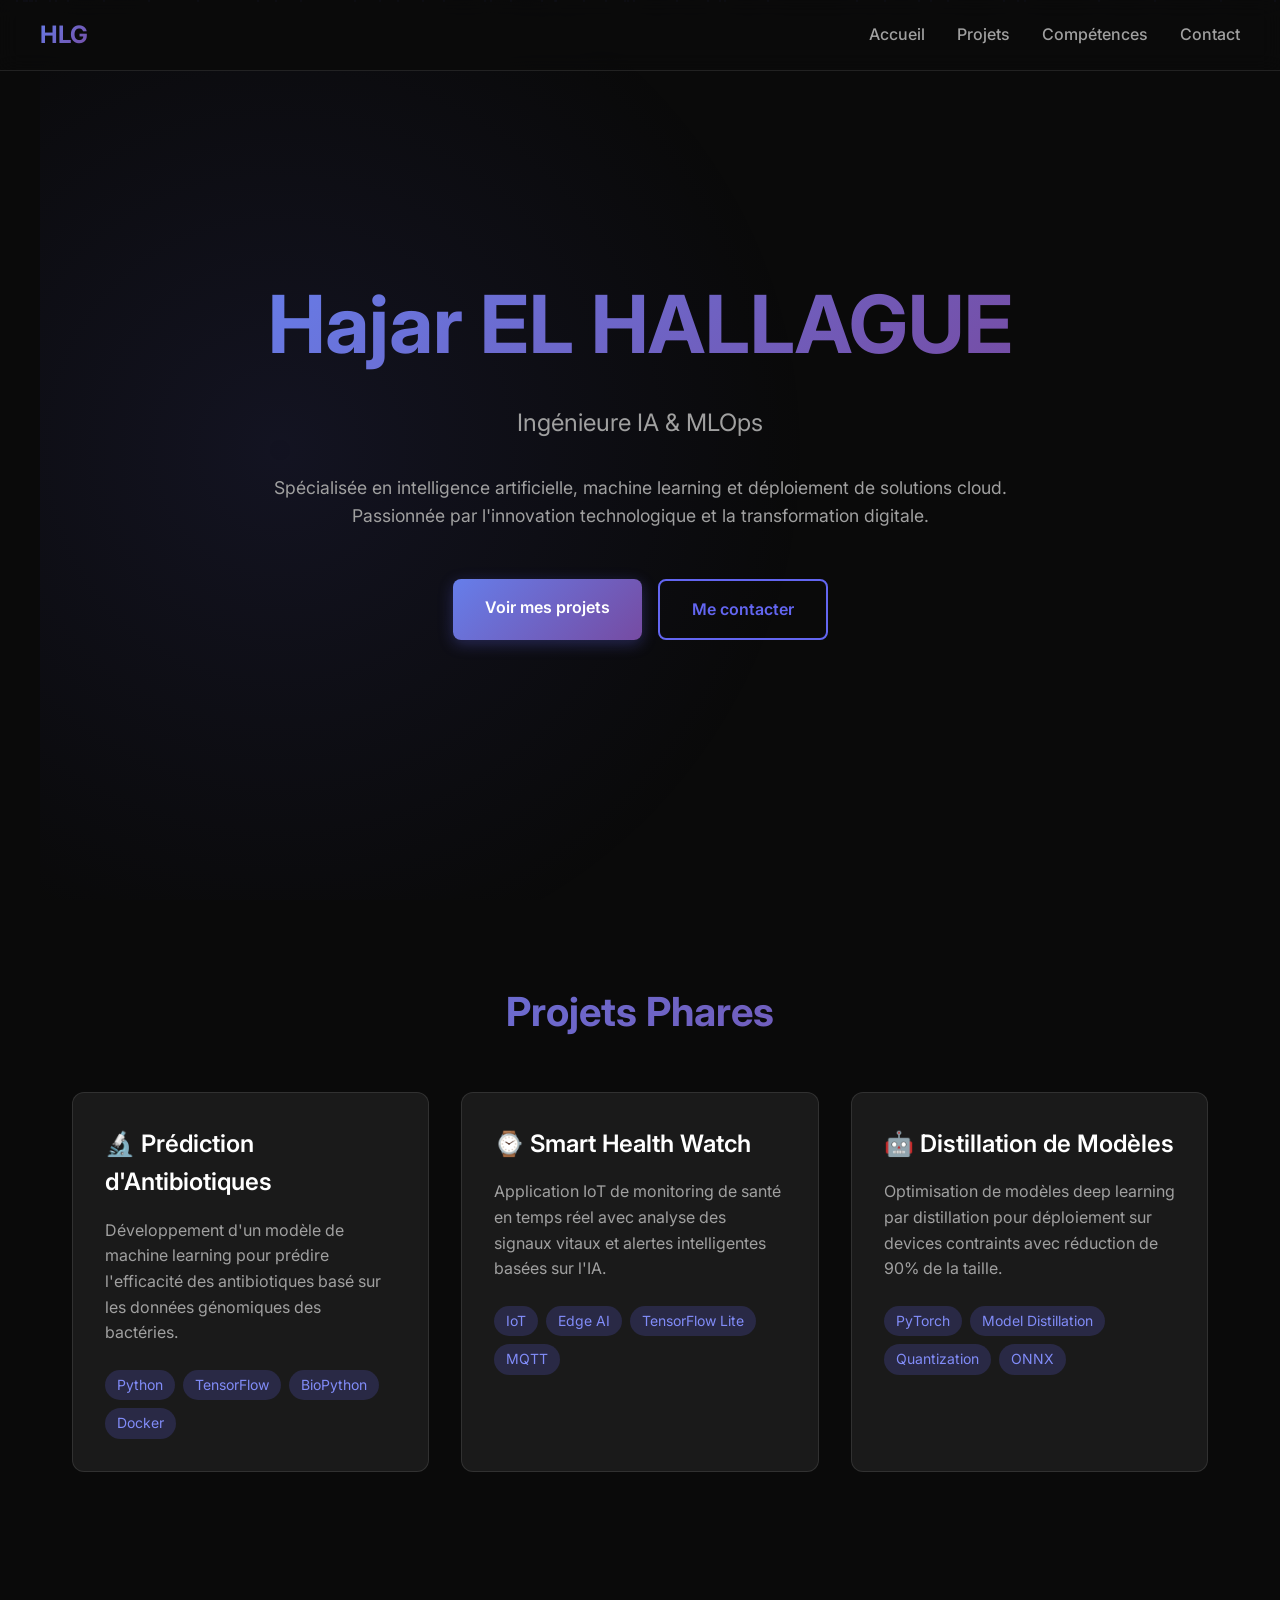
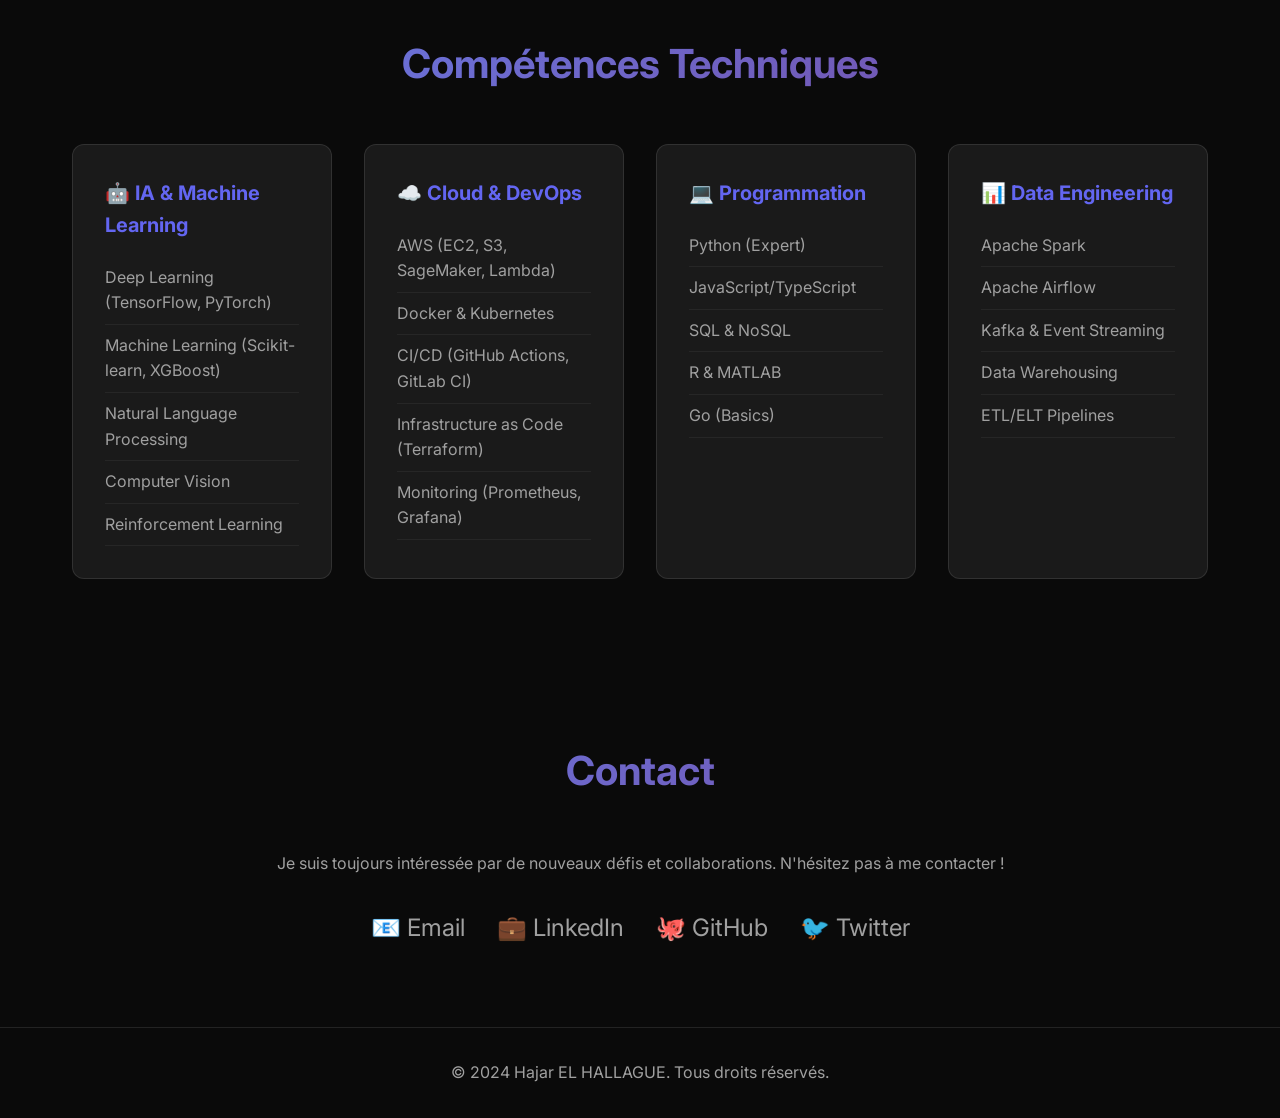
==== artifacts/portfolio/index.static.html @ 9818fc67 "Create high-quality static portfolio version - Add index.static.html with complete design preservati" ====
<!DOCTYPE html>
<html lang="fr">
<head>
    <meta charset="UTF-8">
    <meta name="viewport" content="width=device-width, initial-scale=1.0">
    <title>Hajar EL HALLAGUE — Portfolio</title>
    <link rel="icon" type="image/svg+xml" href="data:image/svg+xml,%3Csvg xmlns='http://www.w3.org/2000/svg' viewBox='0 0 100 100'%3E%3Ctext y='.9em' font-size='90'%3E🌟%3C/text%3E%3C/svg%3E">
    <link rel="preconnect" href="https://fonts.googleapis.com">
    <link rel="preconnect" href="https://fonts.gstatic.com" crossorigin>
    <link href="https://fonts.googleapis.com/css2?family=Inter:wght@400;500;600;700&family=Space+Grotesk:wght@400;500;600;700&display=swap" rel="stylesheet">
    <style>
        * {
            margin: 0;
            padding: 0;
            box-sizing: border-box;
        }

        :root {
            --bg-primary: #0a0a0a;
            --bg-secondary: #1a1a1a;
            --text-primary: #ffffff;
            --text-secondary: #a0a0a0;
            --accent: #6366f1;
            --accent-light: #818cf8;
            --gradient: linear-gradient(135deg, #667eea 0%, #764ba2 100%);
        }

        body {
            font-family: 'Inter', sans-serif;
            background: var(--bg-primary);
            color: var(--text-primary);
            line-height: 1.6;
            overflow-x: hidden;
        }

        /* Navigation */
        nav {
            position: fixed;
            top: 0;
            width: 100%;
            padding: 1rem 2rem;
            background: rgba(10, 10, 10, 0.9);
            backdrop-filter: blur(10px);
            z-index: 1000;
            border-bottom: 1px solid rgba(255, 255, 255, 0.1);
        }

        .nav-container {
            max-width: 1200px;
            margin: 0 auto;
            display: flex;
            justify-content: space-between;
            align-items: center;
        }

        .logo {
            font-size: 1.5rem;
            font-weight: 700;
            background: var(--gradient);
            -webkit-background-clip: text;
            -webkit-text-fill-color: transparent;
            background-clip: text;
        }

        .nav-links {
            display: flex;
            gap: 2rem;
            list-style: none;
        }

        .nav-links a {
            color: var(--text-secondary);
            text-decoration: none;
            transition: color 0.3s ease;
            font-weight: 500;
        }

        .nav-links a:hover {
            color: var(--text-primary);
        }

        /* Hero Section */
        .hero {
            min-height: 100vh;
            display: flex;
            align-items: center;
            justify-content: center;
            padding: 0 2rem;
            position: relative;
            background: radial-gradient(circle at 20% 50%, rgba(99, 102, 241, 0.1) 0%, transparent 50%);
        }

        .hero-content {
            text-align: center;
            max-width: 800px;
            z-index: 2;
        }

        .hero h1 {
            font-size: clamp(2.5rem, 8vw, 5rem);
            font-weight: 700;
            margin-bottom: 1rem;
            background: var(--gradient);
            -webkit-background-clip: text;
            -webkit-text-fill-color: transparent;
            background-clip: text;
            animation: fadeInUp 1s ease;
        }

        .hero .subtitle {
            font-size: 1.5rem;
            color: var(--text-secondary);
            margin-bottom: 2rem;
            animation: fadeInUp 1s ease 0.2s both;
        }

        .hero .description {
            font-size: 1.1rem;
            color: var(--text-secondary);
            margin-bottom: 3rem;
            animation: fadeInUp 1s ease 0.4s both;
        }

        .cta-buttons {
            display: flex;
            gap: 1rem;
            justify-content: center;
            animation: fadeInUp 1s ease 0.6s both;
        }

        .btn {
            padding: 1rem 2rem;
            border-radius: 8px;
            text-decoration: none;
            font-weight: 600;
            transition: all 0.3s ease;
            display: inline-block;
        }

        .btn-primary {
            background: var(--gradient);
            color: white;
            box-shadow: 0 4px 15px rgba(99, 102, 241, 0.3);
        }

        .btn-primary:hover {
            transform: translateY(-2px);
            box-shadow: 0 6px 20px rgba(99, 102, 241, 0.4);
        }

        .btn-secondary {
            border: 2px solid var(--accent);
            color: var(--accent);
        }

        .btn-secondary:hover {
            background: var(--accent);
            color: white;
        }

        /* Sections */
        section {
            padding: 5rem 2rem;
            max-width: 1200px;
            margin: 0 auto;
        }

        .section-title {
            font-size: 2.5rem;
            font-weight: 700;
            text-align: center;
            margin-bottom: 3rem;
            background: var(--gradient);
            -webkit-background-clip: text;
            -webkit-text-fill-color: transparent;
            background-clip: text;
        }

        /* Projects */
        .projects-grid {
            display: grid;
            grid-template-columns: repeat(auto-fit, minmax(350px, 1fr));
            gap: 2rem;
            margin-top: 3rem;
        }

        .project-card {
            background: var(--bg-secondary);
            border-radius: 12px;
            padding: 2rem;
            border: 1px solid rgba(255, 255, 255, 0.1);
            transition: all 0.3s ease;
        }

        .project-card:hover {
            transform: translateY(-5px);
            border-color: var(--accent);
            box-shadow: 0 10px 30px rgba(99, 102, 241, 0.2);
        }

        .project-title {
            font-size: 1.5rem;
            font-weight: 600;
            margin-bottom: 1rem;
            color: var(--text-primary);
        }

        .project-description {
            color: var(--text-secondary);
            margin-bottom: 1.5rem;
        }

        .project-tech {
            display: flex;
            flex-wrap: wrap;
            gap: 0.5rem;
        }

        .tech-tag {
            background: rgba(99, 102, 241, 0.2);
            color: var(--accent-light);
            padding: 0.25rem 0.75rem;
            border-radius: 20px;
            font-size: 0.875rem;
        }

        /* Skills */
        .skills-grid {
            display: grid;
            grid-template-columns: repeat(auto-fit, minmax(250px, 1fr));
            gap: 2rem;
            margin-top: 3rem;
        }

        .skill-category {
            background: var(--bg-secondary);
            padding: 2rem;
            border-radius: 12px;
            border: 1px solid rgba(255, 255, 255, 0.1);
        }

        .skill-category h3 {
            font-size: 1.25rem;
            margin-bottom: 1rem;
            color: var(--accent);
        }

        .skill-list {
            list-style: none;
        }

        .skill-list li {
            padding: 0.5rem 0;
            color: var(--text-secondary);
            border-bottom: 1px solid rgba(255, 255, 255, 0.05);
        }

        /* Contact */
        .contact {
            text-align: center;
        }

        .contact-links {
            display: flex;
            justify-content: center;
            gap: 2rem;
            margin-top: 2rem;
        }

        .contact-link {
            color: var(--text-secondary);
            text-decoration: none;
            font-size: 1.5rem;
            transition: color 0.3s ease;
        }

        .contact-link:hover {
            color: var(--accent);
        }

        /* Footer */
        footer {
            text-align: center;
            padding: 2rem;
            border-top: 1px solid rgba(255, 255, 255, 0.1);
            color: var(--text-secondary);
        }

        /* Animations */
        @keyframes fadeInUp {
            from {
                opacity: 0;
                transform: translateY(30px);
            }
            to {
                opacity: 1;
                transform: translateY(0);
            }
        }

        /* Responsive */
        @media (max-width: 768px) {
            .nav-links {
                display: none;
            }
            
            .hero h1 {
                font-size: 2.5rem;
            }
            
            .cta-buttons {
                flex-direction: column;
                align-items: center;
            }
            
            .projects-grid {
                grid-template-columns: 1fr;
            }
        }

        /* Particle Background */
        .particles {
            position: fixed;
            top: 0;
            left: 0;
            width: 100%;
            height: 100%;
            pointer-events: none;
            z-index: 1;
        }

        .particle {
            position: absolute;
            width: 2px;
            height: 2px;
            background: var(--accent);
            border-radius: 50%;
            animation: float 20s infinite linear;
        }

        @keyframes float {
            from {
                transform: translateY(100vh) translateX(0);
                opacity: 0;
            }
            10% {
                opacity: 1;
            }
            90% {
                opacity: 1;
            }
            to {
                transform: translateY(-100vh) translateX(100px);
                opacity: 0;
            }
        }
    </style>
</head>
<body>
    <!-- Navigation -->
    <nav>
        <div class="nav-container">
            <div class="logo">HLG</div>
            <ul class="nav-links">
                <li><a href="#home">Accueil</a></li>
                <li><a href="#projects">Projets</a></li>
                <li><a href="#skills">Compétences</a></li>
                <li><a href="#contact">Contact</a></li>
            </ul>
        </div>
    </nav>

    <!-- Particle Background -->
    <div class="particles" id="particles"></div>

    <!-- Hero Section -->
    <section class="hero" id="home">
        <div class="hero-content">
            <h1>Hajar EL HALLAGUE</h1>
            <div class="subtitle">Ingénieure IA & MLOps</div>
            <div class="description">
                Spécialisée en intelligence artificielle, machine learning et déploiement de solutions cloud. 
                Passionnée par l'innovation technologique et la transformation digitale.
            </div>
            <div class="cta-buttons">
                <a href="#projects" class="btn btn-primary">Voir mes projets</a>
                <a href="#contact" class="btn btn-secondary">Me contacter</a>
            </div>
        </div>
    </section>

    <!-- Projects Section -->
    <section id="projects">
        <h2 class="section-title">Projets Phares</h2>
        <div class="projects-grid">
            <div class="project-card">
                <h3 class="project-title">🔬 Prédiction d'Antibiotiques</h3>
                <p class="project-description">
                    Développement d'un modèle de machine learning pour prédire l'efficacité des antibiotiques 
                    basé sur les données génomiques des bactéries.
                </p>
                <div class="project-tech">
                    <span class="tech-tag">Python</span>
                    <span class="tech-tag">TensorFlow</span>
                    <span class="tech-tag">BioPython</span>
                    <span class="tech-tag">Docker</span>
                </div>
            </div>

            <div class="project-card">
                <h3 class="project-title">⌚ Smart Health Watch</h3>
                <p class="project-description">
                    Application IoT de monitoring de santé en temps réel avec analyse des signaux vitaux 
                    et alertes intelligentes basées sur l'IA.
                </p>
                <div class="project-tech">
                    <span class="tech-tag">IoT</span>
                    <span class="tech-tag">Edge AI</span>
                    <span class="tech-tag">TensorFlow Lite</span>
                    <span class="tech-tag">MQTT</span>
                </div>
            </div>

            <div class="project-card">
                <h3 class="project-title">🤖 Distillation de Modèles</h3>
                <p class="project-description">
                    Optimisation de modèles deep learning par distillation pour déploiement sur 
                devices contraints avec réduction de 90% de la taille.
                </p>
                <div class="project-tech">
                    <span class="tech-tag">PyTorch</span>
                    <span class="tech-tag">Model Distillation</span>
                    <span class="tech-tag">Quantization</span>
                    <span class="tech-tag">ONNX</span>
                </div>
            </div>
        </div>
    </section>

    <!-- Skills Section -->
    <section id="skills">
        <h2 class="section-title">Compétences Techniques</h2>
        <div class="skills-grid">
            <div class="skill-category">
                <h3>🤖 IA & Machine Learning</h3>
                <ul class="skill-list">
                    <li>Deep Learning (TensorFlow, PyTorch)</li>
                    <li>Machine Learning (Scikit-learn, XGBoost)</li>
                    <li>Natural Language Processing</li>
                    <li>Computer Vision</li>
                    <li>Reinforcement Learning</li>
                </ul>
            </div>

            <div class="skill-category">
                <h3>☁️ Cloud & DevOps</h3>
                <ul class="skill-list">
                    <li>AWS (EC2, S3, SageMaker, Lambda)</li>
                    <li>Docker & Kubernetes</li>
                    <li>CI/CD (GitHub Actions, GitLab CI)</li>
                    <li>Infrastructure as Code (Terraform)</li>
                    <li>Monitoring (Prometheus, Grafana)</li>
                </ul>
            </div>

            <div class="skill-category">
                <h3>💻 Programmation</h3>
                <ul class="skill-list">
                    <li>Python (Expert)</li>
                    <li>JavaScript/TypeScript</li>
                    <li>SQL & NoSQL</li>
                    <li>R & MATLAB</li>
                    <li>Go (Basics)</li>
                </ul>
            </div>

            <div class="skill-category">
                <h3>📊 Data Engineering</h3>
                <ul class="skill-list">
                    <li>Apache Spark</li>
                    <li>Apache Airflow</li>
                    <li>Kafka & Event Streaming</li>
                    <li>Data Warehousing</li>
                    <li>ETL/ELT Pipelines</li>
                </ul>
            </div>
        </div>
    </section>

    <!-- Contact Section -->
    <section class="contact" id="contact">
        <h2 class="section-title">Contact</h2>
        <p style="color: var(--text-secondary); margin-bottom: 2rem;">
            Je suis toujours intéressée par de nouveaux défis et collaborations. 
            N'hésitez pas à me contacter !
        </p>
        <div class="contact-links">
            <a href="mailto:hajar.elhallague@example.com" class="contact-link">📧 Email</a>
            <a href="https://linkedin.com/in/hajar-elhallague" class="contact-link">💼 LinkedIn</a>
            <a href="https://github.com/HLG-1" class="contact-link">🐙 GitHub</a>
            <a href="https://twitter.com/hajar_elhallague" class="contact-link">🐦 Twitter</a>
        </div>
    </section>

    <!-- Footer -->
    <footer>
        <p>&copy; 2024 Hajar EL HALLAGUE. Tous droits réservés.</p>
    </footer>

    <script>
        // Create particles
        function createParticles() {
            const particlesContainer = document.getElementById('particles');
            const particleCount = 50;
            
            for (let i = 0; i < particleCount; i++) {
                const particle = document.createElement('div');
                particle.className = 'particle';
                particle.style.left = Math.random() * 100 + '%';
                particle.style.animationDelay = Math.random() * 20 + 's';
                particle.style.animationDuration = (15 + Math.random() * 10) + 's';
                particlesContainer.appendChild(particle);
            }
        }

        // Smooth scrolling
        document.querySelectorAll('a[href^="#"]').forEach(anchor => {
            anchor.addEventListener('click', function (e) {
                e.preventDefault();
                const target = document.querySelector(this.getAttribute('href'));
                if (target) {
                    target.scrollIntoView({
                        behavior: 'smooth',
                        block: 'start'
                    });
                }
            });
        });

        // Initialize
        createParticles();

        // Add scroll animations
        const observerOptions = {
            threshold: 0.1,
            rootMargin: '0px 0px -50px 0px'
        };

        const observer = new IntersectionObserver((entries) => {
            entries.forEach(entry => {
                if (entry.isIntersecting) {
                    entry.target.style.animation = 'fadeInUp 0.6s ease both';
                }
            });
        }, observerOptions);

        // Observe all sections
        document.querySelectorAll('section').forEach(section => {
            observer.observe(section);
        });

        // Observe project cards
        document.querySelectorAll('.project-card').forEach((card, index) => {
            card.style.animationDelay = `${index * 0.1}s`;
            observer.observe(card);
        });
    </script>
</body>
</html>
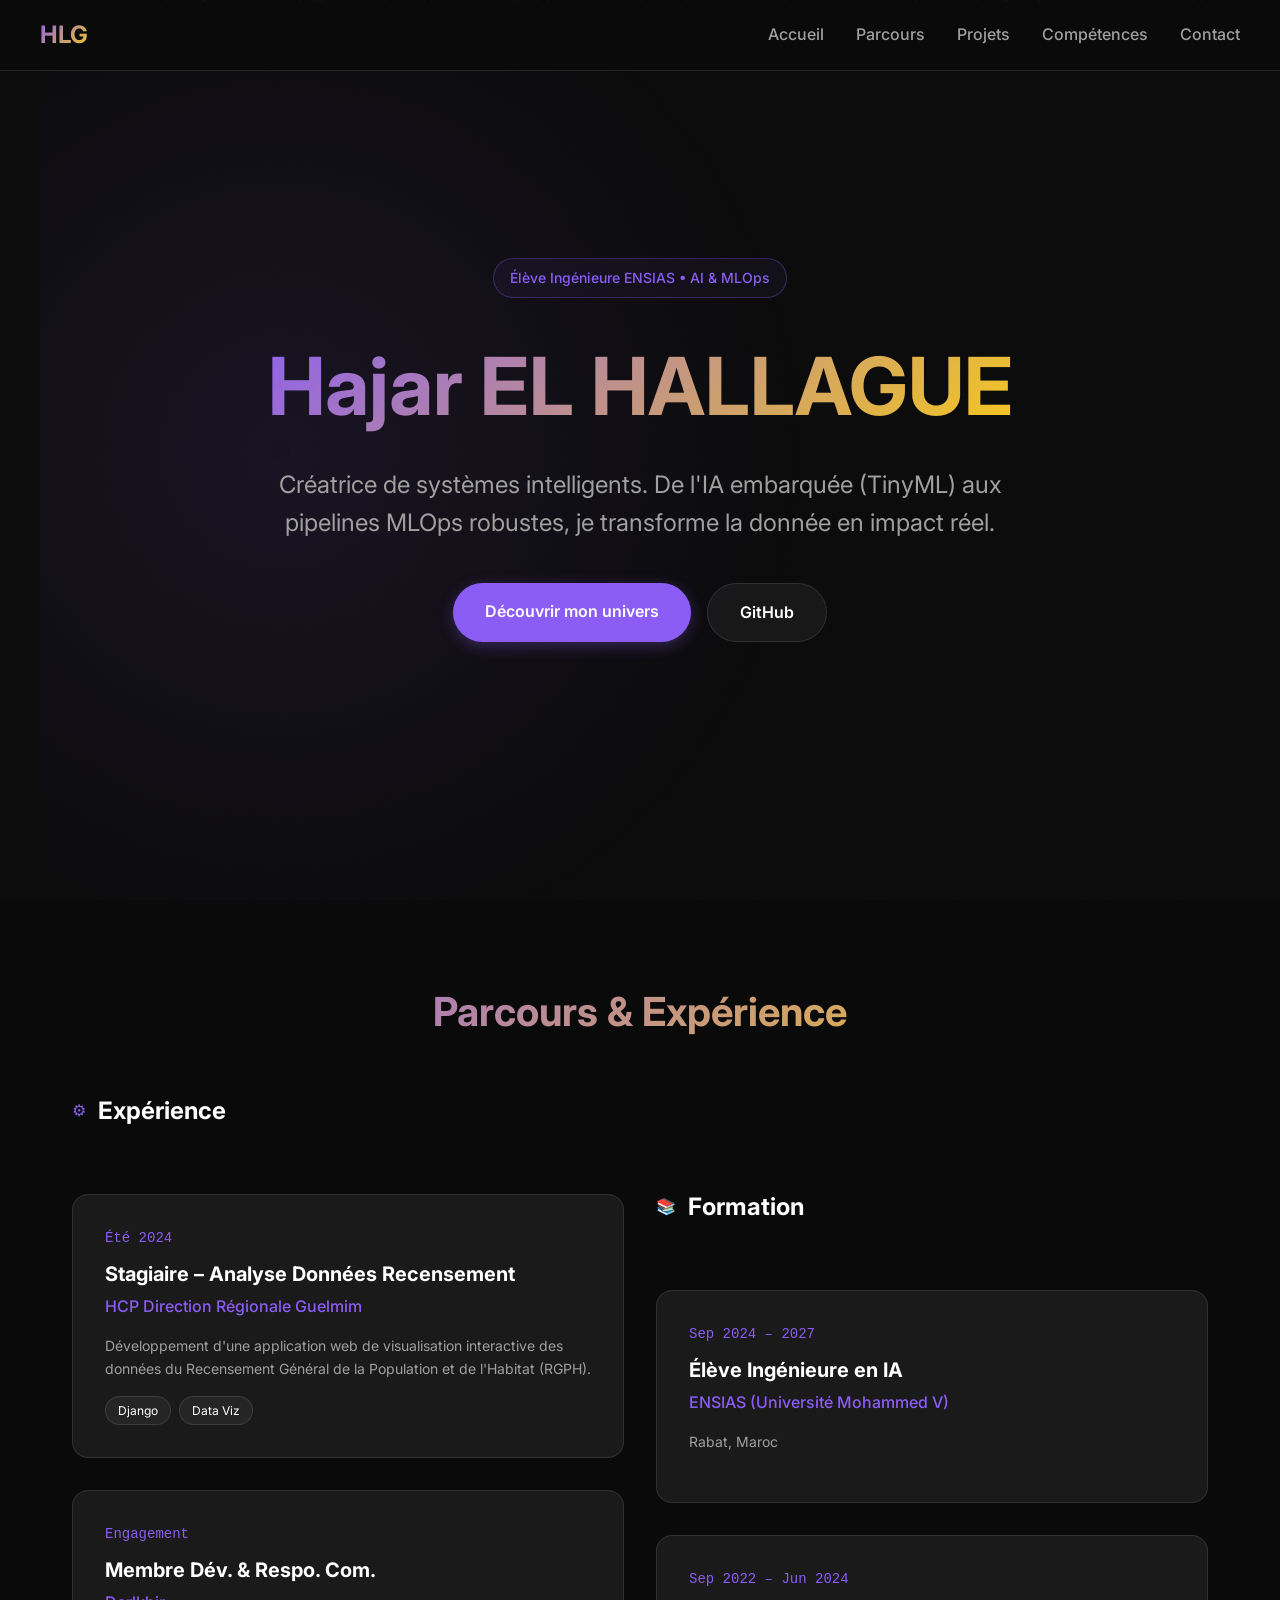
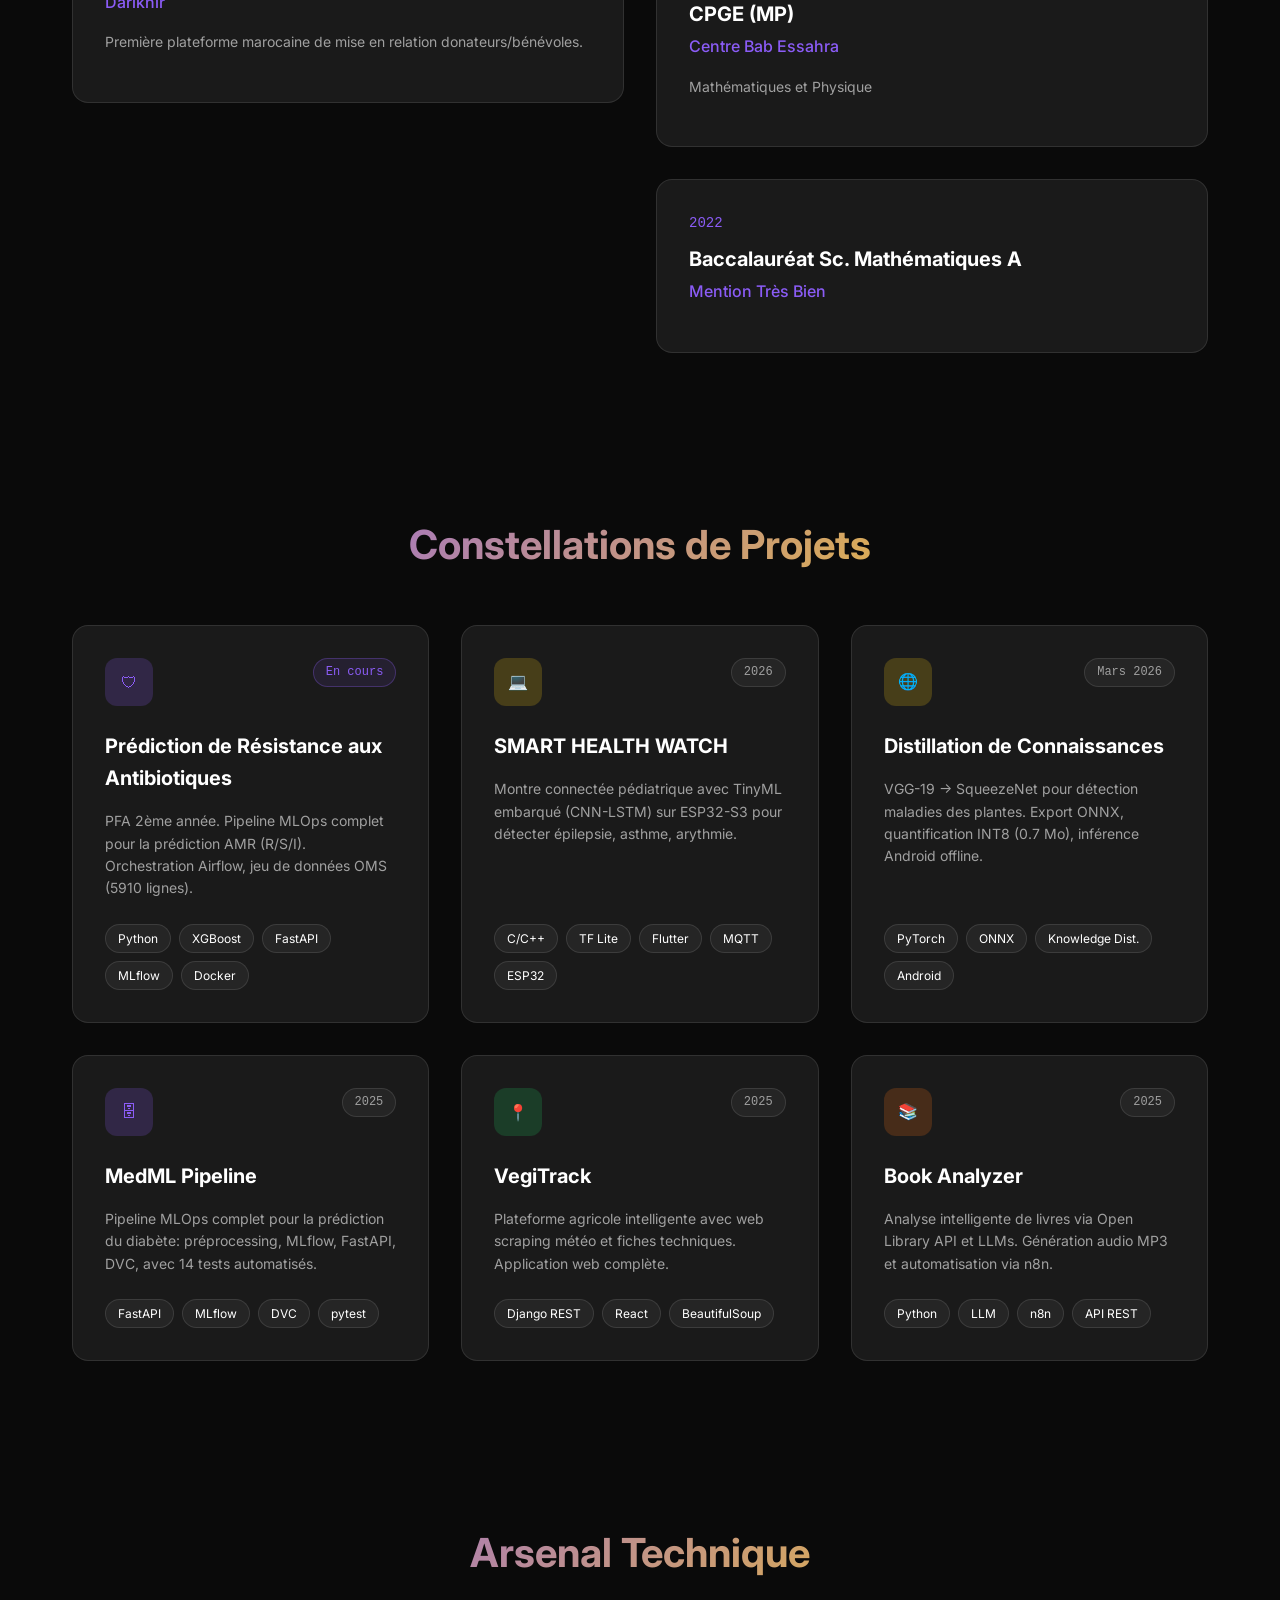
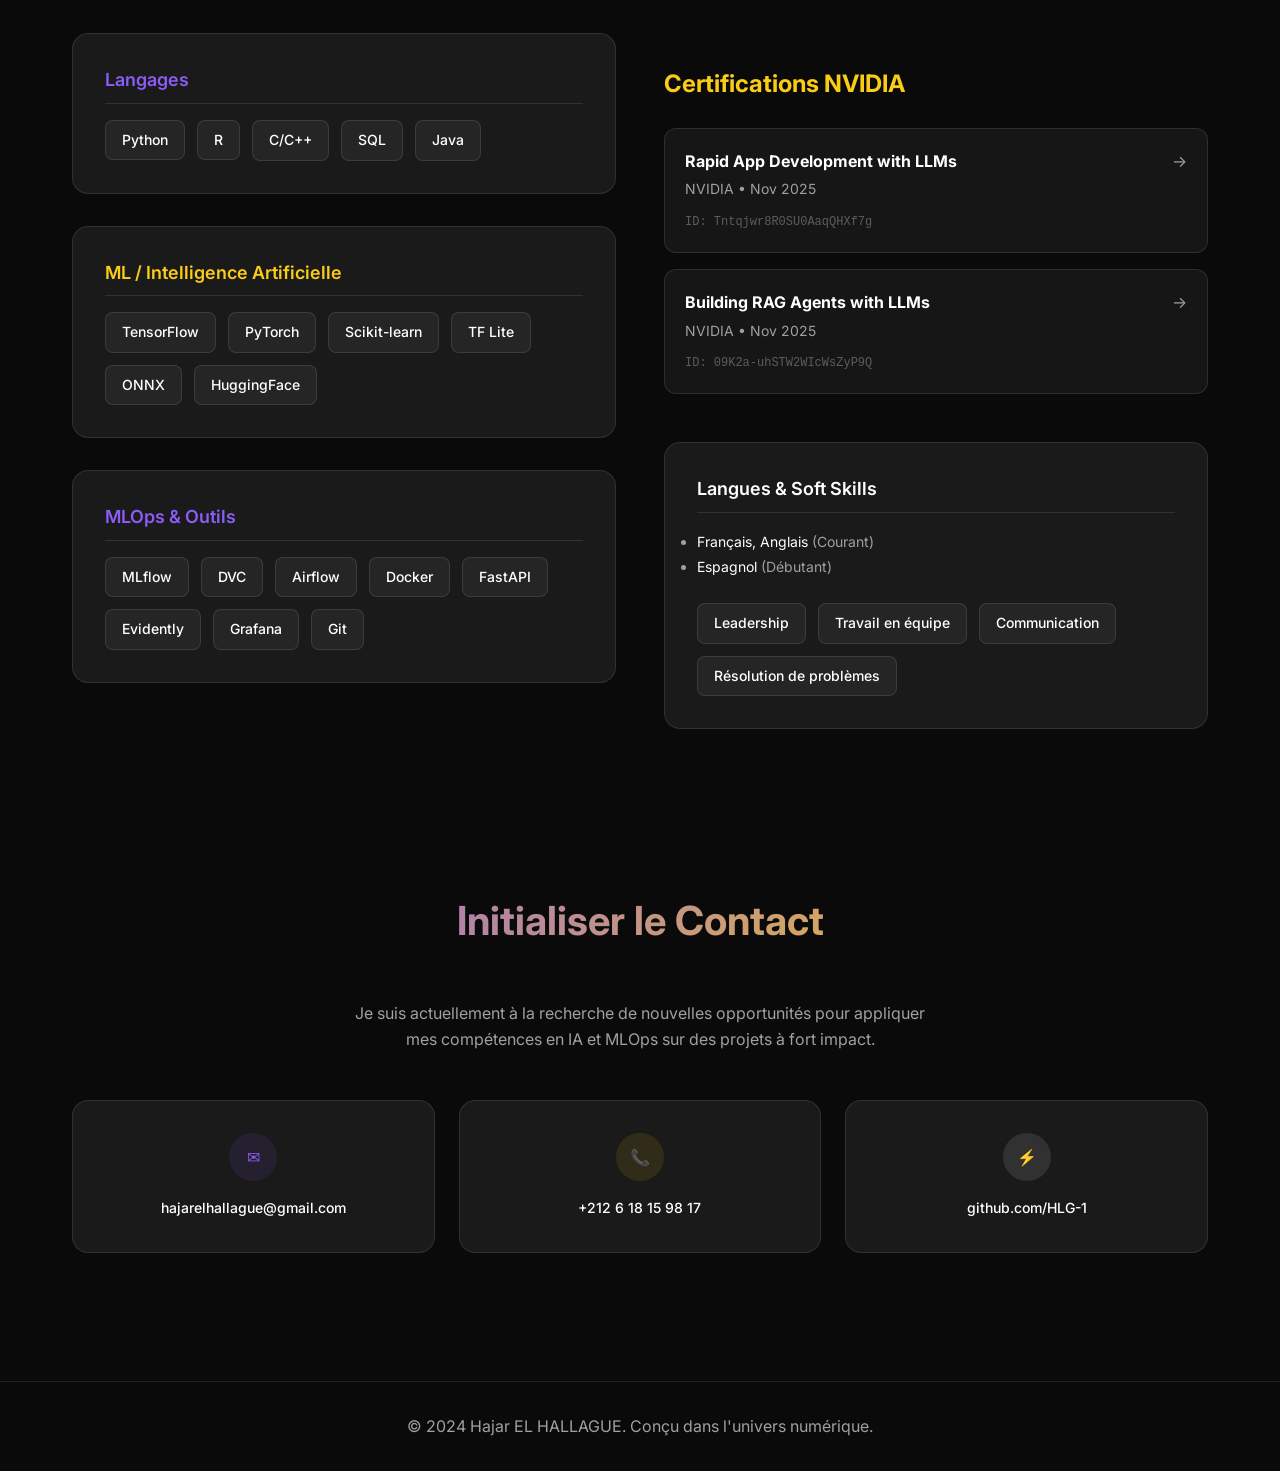
==== commit 5afb836d: "Restore original content - remove emojis and use exact texts - Use exact original texts from Home.ts" ====
--- a/artifacts/portfolio/index.static.html
+++ b/artifacts/portfolio/index.static.html
@@ -4,10 +4,10 @@
     <meta charset="UTF-8">
     <meta name="viewport" content="width=device-width, initial-scale=1.0">
     <title>Hajar EL HALLAGUE — Portfolio</title>
-    <link rel="icon" type="image/svg+xml" href="data:image/svg+xml,%3Csvg xmlns='http://www.w3.org/2000/svg' viewBox='0 0 100 100'%3E%3Ctext y='.9em' font-size='90'%3E🌟%3C/text%3E%3C/svg%3E">
+    <link rel="icon" type="image/svg+xml" href="data:image/svg+xml,%3Csvg xmlns='http://www.w3.org/2000/svg' viewBox='0 0 100 100'%3E%3Ccircle cx='50' cy='50' r='45' fill='%236366f1'/%3E%3C/svg%3E">
     <link rel="preconnect" href="https://fonts.googleapis.com">
     <link rel="preconnect" href="https://fonts.gstatic.com" crossorigin>
-    <link href="https://fonts.googleapis.com/css2?family=Inter:wght@400;500;600;700&family=Space+Grotesk:wght@400;500;600;700&display=swap" rel="stylesheet">
+    <link href="https://fonts.googleapis.com/css2?family=Inter:wght@400;500;600;700&display=swap" rel="stylesheet">
     <style>
         * {
             margin: 0;
@@ -20,9 +20,10 @@
             --bg-secondary: #1a1a1a;
             --text-primary: #ffffff;
             --text-secondary: #a0a0a0;
-            --accent: #6366f1;
-            --accent-light: #818cf8;
-            --gradient: linear-gradient(135deg, #667eea 0%, #764ba2 100%);
+            --accent: #8b5cf6;
+            --secondary: #facc15;
+            --card-border: rgba(255, 255, 255, 0.1);
+            --gradient: linear-gradient(135deg, #8b5cf6 0%, #facc15 100%);
         }
 
         body {
@@ -87,7 +88,7 @@
             justify-content: center;
             padding: 0 2rem;
             position: relative;
-            background: radial-gradient(circle at 20% 50%, rgba(99, 102, 241, 0.1) 0%, transparent 50%);
+            background: radial-gradient(circle at 20% 50%, rgba(139, 92, 246, 0.1) 0%, transparent 50%);
         }
 
         .hero-content {
@@ -107,17 +108,23 @@
             animation: fadeInUp 1s ease;
         }
 
+        .hero .badge {
+            display: inline-block;
+            margin-bottom: 1.5rem;
+            padding: 0.5rem 1rem;
+            border-radius: 2rem;
+            border: 1px solid rgba(139, 92, 246, 0.3);
+            background: rgba(139, 92, 246, 0.05);
+            color: var(--accent);
+            font-size: 0.875rem;
+            font-weight: 500;
+            animation: fadeInUp 1s ease 0.2s both;
+        }
+
         .hero .subtitle {
             font-size: 1.5rem;
             color: var(--text-secondary);
-            margin-bottom: 2rem;
-            animation: fadeInUp 1s ease 0.2s both;
-        }
-
-        .hero .description {
-            font-size: 1.1rem;
-            color: var(--text-secondary);
-            margin-bottom: 3rem;
+            margin-bottom: 2.5rem;
             animation: fadeInUp 1s ease 0.4s both;
         }
 
@@ -130,7 +137,7 @@
 
         .btn {
             padding: 1rem 2rem;
-            border-radius: 8px;
+            border-radius: 2rem;
             text-decoration: none;
             font-weight: 600;
             transition: all 0.3s ease;
@@ -138,24 +145,25 @@
         }
 
         .btn-primary {
-            background: var(--gradient);
+            background: var(--accent);
             color: white;
-            box-shadow: 0 4px 15px rgba(99, 102, 241, 0.3);
+            box-shadow: 0 4px 15px rgba(139, 92, 246, 0.3);
         }
 
         .btn-primary:hover {
             transform: translateY(-2px);
-            box-shadow: 0 6px 20px rgba(99, 102, 241, 0.4);
+            box-shadow: 0 6px 20px rgba(139, 92, 246, 0.4);
         }
 
         .btn-secondary {
-            border: 2px solid var(--accent);
-            color: var(--accent);
+            border: 1px solid var(--card-border);
+            color: var(--text-primary);
+            background: rgba(255, 255, 255, 0.05);
         }
 
         .btn-secondary:hover {
-            background: var(--accent);
-            color: white;
+            border-color: var(--accent);
+            background: rgba(255, 255, 255, 0.1);
         }
 
         /* Sections */
@@ -176,6 +184,87 @@
             background-clip: text;
         }
 
+        /* Experience & Education */
+        .timeline {
+            display: grid;
+            grid-template-columns: 1fr 1fr;
+            gap: 2rem;
+            margin-top: 3rem;
+        }
+
+        .timeline-column {
+            display: flex;
+            flex-direction: column;
+            gap: 2rem;
+        }
+
+        .timeline-header {
+            display: flex;
+            align-items: center;
+            gap: 0.75rem;
+            margin-bottom: 2rem;
+        }
+
+        .timeline-header h3 {
+            font-size: 1.5rem;
+            font-weight: 700;
+        }
+
+        .timeline-card {
+            background: var(--bg-secondary);
+            border-radius: 1rem;
+            padding: 2rem;
+            border: 1px solid var(--card-border);
+            position: relative;
+        }
+
+        .timeline-card:hover {
+            border-color: var(--accent);
+            box-shadow: 0 10px 30px rgba(139, 92, 246, 0.2);
+            transform: translateY(-2px);
+            transition: all 0.3s ease;
+        }
+
+        .timeline-date {
+            font-size: 0.875rem;
+            font-family: monospace;
+            color: var(--accent);
+            margin-bottom: 0.5rem;
+        }
+
+        .timeline-title {
+            font-size: 1.25rem;
+            font-weight: 700;
+            margin-bottom: 0.25rem;
+        }
+
+        .timeline-subtitle {
+            color: var(--accent);
+            font-weight: 500;
+            margin-bottom: 1rem;
+        }
+
+        .timeline-description {
+            color: var(--text-secondary);
+            font-size: 0.875rem;
+            margin-bottom: 1rem;
+        }
+
+        .tech-tags {
+            display: flex;
+            flex-wrap: wrap;
+            gap: 0.5rem;
+        }
+
+        .tech-tag {
+            padding: 0.25rem 0.75rem;
+            border-radius: 1rem;
+            font-size: 0.75rem;
+            background: rgba(255, 255, 255, 0.05);
+            border: 1px solid var(--card-border);
+            color: var(--text-primary);
+        }
+
         /* Projects */
         .projects-grid {
             display: grid;
@@ -186,73 +275,161 @@
 
         .project-card {
             background: var(--bg-secondary);
-            border-radius: 12px;
+            border-radius: 1rem;
             padding: 2rem;
-            border: 1px solid rgba(255, 255, 255, 0.1);
+            border: 1px solid var(--card-border);
             transition: all 0.3s ease;
+            display: flex;
+            flex-direction: column;
         }
 
         .project-card:hover {
             transform: translateY(-5px);
             border-color: var(--accent);
-            box-shadow: 0 10px 30px rgba(99, 102, 241, 0.2);
+            box-shadow: 0 10px 30px rgba(139, 92, 246, 0.2);
+        }
+
+        .project-header {
+            display: flex;
+            justify-content: space-between;
+            align-items: flex-start;
+            margin-bottom: 1.5rem;
+        }
+
+        .project-icon {
+            width: 3rem;
+            height: 3rem;
+            border-radius: 0.75rem;
+            background: rgba(139, 92, 246, 0.2);
+            display: flex;
+            align-items: center;
+            justify-content: center;
+            color: var(--accent);
+        }
+
+        .project-status {
+            padding: 0.25rem 0.75rem;
+            border-radius: 1rem;
+            font-size: 0.75rem;
+            font-family: monospace;
+            background: rgba(139, 92, 246, 0.1);
+            border: 1px solid rgba(139, 92, 246, 0.3);
+            color: var(--accent);
         }
 
         .project-title {
-            font-size: 1.5rem;
-            font-weight: 600;
+            font-size: 1.25rem;
+            font-weight: 700;
             margin-bottom: 1rem;
-            color: var(--text-primary);
         }
 
         .project-description {
             color: var(--text-secondary);
+            font-size: 0.875rem;
             margin-bottom: 1.5rem;
-        }
-
-        .project-tech {
-            display: flex;
-            flex-wrap: wrap;
-            gap: 0.5rem;
-        }
-
-        .tech-tag {
-            background: rgba(99, 102, 241, 0.2);
-            color: var(--accent-light);
-            padding: 0.25rem 0.75rem;
-            border-radius: 20px;
-            font-size: 0.875rem;
+            flex-grow: 1;
         }
 
         /* Skills */
         .skills-grid {
             display: grid;
-            grid-template-columns: repeat(auto-fit, minmax(250px, 1fr));
+            grid-template-columns: 1fr 1fr;
+            gap: 3rem;
+            margin-top: 3rem;
+        }
+
+        .skills-column {
+            display: flex;
+            flex-direction: column;
             gap: 2rem;
-            margin-top: 3rem;
         }
 
         .skill-category {
             background: var(--bg-secondary);
+            border-radius: 1rem;
             padding: 2rem;
-            border-radius: 12px;
-            border: 1px solid rgba(255, 255, 255, 0.1);
-        }
-
-        .skill-category h3 {
-            font-size: 1.25rem;
+            border: 1px solid var(--card-border);
+        }
+
+        .skill-category h4 {
+            font-size: 1.125rem;
+            font-weight: 600;
             margin-bottom: 1rem;
-            color: var(--accent);
-        }
-
-        .skill-list {
-            list-style: none;
-        }
-
-        .skill-list li {
-            padding: 0.5rem 0;
+            padding-bottom: 0.5rem;
+            border-bottom: 1px solid var(--card-border);
+        }
+
+        .skill-tags {
+            display: flex;
+            flex-wrap: wrap;
+            gap: 0.75rem;
+        }
+
+        .skill-tag {
+            padding: 0.5rem 1rem;
+            border-radius: 0.5rem;
+            font-size: 0.875rem;
+            font-weight: 500;
+            background: rgba(255, 255, 255, 0.05);
+            border: 1px solid var(--card-border);
+            color: var(--text-primary);
+            transition: all 0.3s ease;
+        }
+
+        .skill-tag:hover {
+            border-color: var(--accent);
+        }
+
+        /* Certifications */
+        .certifications {
+            margin-top: 2rem;
+        }
+
+        .certifications h3 {
+            font-size: 1.5rem;
+            font-weight: 700;
+            margin-bottom: 1.5rem;
+            display: flex;
+            align-items: center;
+            gap: 0.75rem;
+        }
+
+        .cert-card {
+            background: rgba(255, 255, 255, 0.05);
+            border-radius: 0.75rem;
+            padding: 1.25rem;
+            margin-bottom: 1rem;
+            border: 1px solid var(--card-border);
+            transition: all 0.3s ease;
+        }
+
+        .cert-card:hover {
+            background: rgba(255, 255, 255, 0.08);
+        }
+
+        .cert-header {
+            display: flex;
+            justify-content: space-between;
+            align-items: flex-start;
+            margin-bottom: 0.5rem;
+        }
+
+        .cert-title {
+            font-weight: 700;
+        }
+
+        .cert-subtitle {
+            font-size: 0.875rem;
             color: var(--text-secondary);
-            border-bottom: 1px solid rgba(255, 255, 255, 0.05);
+            margin-top: 0.25rem;
+        }
+
+        .cert-id {
+            font-size: 0.75rem;
+            font-family: monospace;
+            color: rgba(255, 255, 255, 0.3);
+            margin-top: 0.75rem;
+            word-break: break-all;
         }
 
         /* Contact */
@@ -260,29 +437,57 @@
             text-align: center;
         }
 
-        .contact-links {
-            display: flex;
+        .contact-description {
+            color: var(--text-secondary);
+            max-width: 600px;
+            margin: 0 auto 3rem;
+        }
+
+        .contact-grid {
+            display: grid;
+            grid-template-columns: repeat(auto-fit, minmax(250px, 1fr));
+            gap: 1.5rem;
+            margin-bottom: 3rem;
+        }
+
+        .contact-card {
+            background: var(--bg-secondary);
+            border-radius: 1rem;
+            padding: 2rem;
+            border: 1px solid var(--card-border);
+            text-align: center;
+            transition: all 0.3s ease;
+            text-decoration: none;
+            color: inherit;
+        }
+
+        .contact-card:hover {
+            border-color: var(--accent);
+            transform: translateY(-2px);
+        }
+
+        .contact-icon {
+            width: 3rem;
+            height: 3rem;
+            border-radius: 50%;
+            background: rgba(139, 92, 246, 0.1);
+            display: flex;
+            align-items: center;
             justify-content: center;
-            gap: 2rem;
-            margin-top: 2rem;
-        }
-
-        .contact-link {
-            color: var(--text-secondary);
-            text-decoration: none;
-            font-size: 1.5rem;
-            transition: color 0.3s ease;
-        }
-
-        .contact-link:hover {
             color: var(--accent);
+            margin: 0 auto 1rem;
+        }
+
+        .contact-text {
+            font-size: 0.875rem;
+            font-weight: 500;
         }
 
         /* Footer */
         footer {
             text-align: center;
             padding: 2rem;
-            border-top: 1px solid rgba(255, 255, 255, 0.1);
+            border-top: 1px solid var(--card-border);
             color: var(--text-secondary);
         }
 
@@ -314,6 +519,18 @@
             }
             
             .projects-grid {
+                grid-template-columns: 1fr;
+            }
+
+            .timeline {
+                grid-template-columns: 1fr;
+            }
+
+            .skills-grid {
+                grid-template-columns: 1fr;
+            }
+
+            .contact-grid {
                 grid-template-columns: 1fr;
             }
         }
@@ -354,15 +571,31 @@
                 opacity: 0;
             }
         }
+
+        .noise-overlay {
+            position: fixed;
+            top: 0;
+            left: 0;
+            width: 100%;
+            height: 100%;
+            opacity: 0.03;
+            z-index: 1;
+            pointer-events: none;
+            background: url('[data-uri]');
+        }
     </style>
 </head>
 <body>
+    <!-- Noise Overlay -->
+    <div class="noise-overlay"></div>
+
     <!-- Navigation -->
     <nav>
         <div class="nav-container">
             <div class="logo">HLG</div>
             <ul class="nav-links">
-                <li><a href="#home">Accueil</a></li>
+                <li><a href="#hero">Accueil</a></li>
+                <li><a href="#experience">Parcours</a></li>
                 <li><a href="#projects">Projets</a></li>
                 <li><a href="#skills">Compétences</a></li>
                 <li><a href="#contact">Contact</a></li>
@@ -374,64 +607,186 @@
     <div class="particles" id="particles"></div>
 
     <!-- Hero Section -->
-    <section class="hero" id="home">
+    <section class="hero" id="hero">
         <div class="hero-content">
-            <h1>Hajar EL HALLAGUE</h1>
-            <div class="subtitle">Ingénieure IA & MLOps</div>
-            <div class="description">
-                Spécialisée en intelligence artificielle, machine learning et déploiement de solutions cloud. 
-                Passionnée par l'innovation technologique et la transformation digitale.
+            <div class="badge">Élève Ingénieure ENSIAS • AI & MLOps</div>
+            <h1>Hajar <span class="text-gradient">EL HALLAGUE</span></h1>
+            <div class="subtitle">
+                Créatrice de systèmes intelligents. De l'IA embarquée (TinyML) aux pipelines MLOps robustes, je transforme la donnée en impact réel.
             </div>
             <div class="cta-buttons">
-                <a href="#projects" class="btn btn-primary">Voir mes projets</a>
-                <a href="#contact" class="btn btn-secondary">Me contacter</a>
+                <a href="#projects" class="btn btn-primary">Découvrir mon univers</a>
+                <a href="https://github.com/HLG-1" target="_blank" rel="noopener noreferrer" class="btn btn-secondary">GitHub</a>
             </div>
         </div>
     </section>
 
+    <!-- Experience & Education Section -->
+    <section id="experience">
+        <h2 class="section-title">Parcours & Expérience</h2>
+        <div class="timeline">
+            <div class="timeline-column">
+                <div class="timeline-header">
+                    <div class="timeline-icon" style="color: var(--accent);">⚙</div>
+                    <h3>Expérience</h3>
+                </div>
+                
+                <div class="timeline-card">
+                    <div class="timeline-date">Été 2024</div>
+                    <div class="timeline-title">Stagiaire – Analyse Données Recensement</div>
+                    <div class="timeline-subtitle">HCP Direction Régionale Guelmim</div>
+                    <div class="timeline-description">
+                        Développement d'une application web de visualisation interactive des données du Recensement Général de la Population et de l'Habitat (RGPH).
+                    </div>
+                    <div class="tech-tags">
+                        <span class="tech-tag">Django</span>
+                        <span class="tech-tag">Data Viz</span>
+                    </div>
+                </div>
+                
+                <div class="timeline-card" style="opacity: 0.7;">
+                    <div class="timeline-date">Engagement</div>
+                    <div class="timeline-title">Membre Dév. & Respo. Com.</div>
+                    <div class="timeline-subtitle">Darlkhir</div>
+                    <div class="timeline-description">
+                        Première plateforme marocaine de mise en relation donateurs/bénévoles.
+                    </div>
+                </div>
+            </div>
+            
+            <div class="timeline-column" style="padding-top: 6rem;">
+                <div class="timeline-header">
+                    <div class="timeline-icon" style="color: var(--secondary);">📚</div>
+                    <h3>Formation</h3>
+                </div>
+                
+                <div class="timeline-card">
+                    <div class="timeline-date">Sep 2024 – 2027</div>
+                    <div class="timeline-title">Élève Ingénieure en IA</div>
+                    <div class="timeline-subtitle">ENSIAS (Université Mohammed V)</div>
+                    <div class="timeline-description">Rabat, Maroc</div>
+                </div>
+                
+                <div class="timeline-card">
+                    <div class="timeline-date">Sep 2022 – Jun 2024</div>
+                    <div class="timeline-title">CPGE (MP)</div>
+                    <div class="timeline-subtitle">Centre Bab Essahra</div>
+                    <div class="timeline-description">Mathématiques et Physique</div>
+                </div>
+                
+                <div class="timeline-card">
+                    <div class="timeline-date">2022</div>
+                    <div class="timeline-title">Baccalauréat Sc. Mathématiques A</div>
+                    <div class="timeline-subtitle">Mention Très Bien</div>
+                </div>
+            </div>
+        </div>
+    </section>
+
     <!-- Projects Section -->
     <section id="projects">
-        <h2 class="section-title">Projets Phares</h2>
+        <h2 class="section-title">Constellations de Projets</h2>
         <div class="projects-grid">
             <div class="project-card">
-                <h3 class="project-title">🔬 Prédiction d'Antibiotiques</h3>
+                <div class="project-header">
+                    <div class="project-icon">🛡</div>
+                    <span class="project-status">En cours</span>
+                </div>
+                <h3 class="project-title">Prédiction de Résistance aux Antibiotiques</h3>
                 <p class="project-description">
-                    Développement d'un modèle de machine learning pour prédire l'efficacité des antibiotiques 
-                    basé sur les données génomiques des bactéries.
+                    PFA 2ème année. Pipeline MLOps complet pour la prédiction AMR (R/S/I). Orchestration Airflow, jeu de données OMS (5910 lignes).
                 </p>
-                <div class="project-tech">
+                <div class="tech-tags">
                     <span class="tech-tag">Python</span>
-                    <span class="tech-tag">TensorFlow</span>
-                    <span class="tech-tag">BioPython</span>
+                    <span class="tech-tag">XGBoost</span>
+                    <span class="tech-tag">FastAPI</span>
+                    <span class="tech-tag">MLflow</span>
                     <span class="tech-tag">Docker</span>
                 </div>
             </div>
 
             <div class="project-card">
-                <h3 class="project-title">⌚ Smart Health Watch</h3>
+                <div class="project-header">
+                    <div class="project-icon" style="background: rgba(250, 204, 21, 0.2); color: var(--secondary);">💻</div>
+                    <span class="project-status" style="background: rgba(255, 255, 255, 0.05); border-color: var(--card-border); color: var(--text-secondary);">2026</span>
+                </div>
+                <h3 class="project-title">SMART HEALTH WATCH</h3>
                 <p class="project-description">
-                    Application IoT de monitoring de santé en temps réel avec analyse des signaux vitaux 
-                    et alertes intelligentes basées sur l'IA.
+                    Montre connectée pédiatrique avec TinyML embarqué (CNN-LSTM) sur ESP32-S3 pour détecter épilepsie, asthme, arythmie.
                 </p>
-                <div class="project-tech">
-                    <span class="tech-tag">IoT</span>
-                    <span class="tech-tag">Edge AI</span>
-                    <span class="tech-tag">TensorFlow Lite</span>
+                <div class="tech-tags">
+                    <span class="tech-tag">C/C++</span>
+                    <span class="tech-tag">TF Lite</span>
+                    <span class="tech-tag">Flutter</span>
                     <span class="tech-tag">MQTT</span>
+                    <span class="tech-tag">ESP32</span>
                 </div>
             </div>
 
             <div class="project-card">
-                <h3 class="project-title">🤖 Distillation de Modèles</h3>
+                <div class="project-header">
+                    <div class="project-icon" style="background: rgba(250, 204, 21, 0.2); color: var(--secondary);">🌐</div>
+                    <span class="project-status" style="background: rgba(255, 255, 255, 0.05); border-color: var(--card-border); color: var(--text-secondary);">Mars 2026</span>
+                </div>
+                <h3 class="project-title">Distillation de Connaissances</h3>
                 <p class="project-description">
-                    Optimisation de modèles deep learning par distillation pour déploiement sur 
-                devices contraints avec réduction de 90% de la taille.
+                    VGG-19 → SqueezeNet pour détection maladies des plantes. Export ONNX, quantification INT8 (0.7 Mo), inférence Android offline.
                 </p>
-                <div class="project-tech">
+                <div class="tech-tags">
                     <span class="tech-tag">PyTorch</span>
-                    <span class="tech-tag">Model Distillation</span>
-                    <span class="tech-tag">Quantization</span>
                     <span class="tech-tag">ONNX</span>
+                    <span class="tech-tag">Knowledge Dist.</span>
+                    <span class="tech-tag">Android</span>
+                </div>
+            </div>
+
+            <div class="project-card">
+                <div class="project-header">
+                    <div class="project-icon">🗄</div>
+                    <span class="project-status" style="background: rgba(255, 255, 255, 0.05); border-color: var(--card-border); color: var(--text-secondary);">2025</span>
+                </div>
+                <h3 class="project-title">MedML Pipeline</h3>
+                <p class="project-description">
+                    Pipeline MLOps complet pour la prédiction du diabète: préprocessing, MLflow, FastAPI, DVC, avec 14 tests automatisés.
+                </p>
+                <div class="tech-tags">
+                    <span class="tech-tag">FastAPI</span>
+                    <span class="tech-tag">MLflow</span>
+                    <span class="tech-tag">DVC</span>
+                    <span class="tech-tag">pytest</span>
+                </div>
+            </div>
+
+            <div class="project-card">
+                <div class="project-header">
+                    <div class="project-icon" style="background: rgba(34, 197, 94, 0.2); color: #22c55e;">📍</div>
+                    <span class="project-status" style="background: rgba(255, 255, 255, 0.05); border-color: var(--card-border); color: var(--text-secondary);">2025</span>
+                </div>
+                <h3 class="project-title">VegiTrack</h3>
+                <p class="project-description">
+                    Plateforme agricole intelligente avec web scraping météo et fiches techniques. Application web complète.
+                </p>
+                <div class="tech-tags">
+                    <span class="tech-tag">Django REST</span>
+                    <span class="tech-tag">React</span>
+                    <span class="tech-tag">BeautifulSoup</span>
+                </div>
+            </div>
+
+            <div class="project-card">
+                <div class="project-header">
+                    <div class="project-icon" style="background: rgba(249, 115, 22, 0.2); color: #f97316;">📚</div>
+                    <span class="project-status" style="background: rgba(255, 255, 255, 0.05); border-color: var(--card-border); color: var(--text-secondary);">2025</span>
+                </div>
+                <h3 class="project-title">Book Analyzer</h3>
+                <p class="project-description">
+                    Analyse intelligente de livres via Open Library API et LLMs. Génération audio MP3 et automatisation via n8n.
+                </p>
+                <div class="tech-tags">
+                    <span class="tech-tag">Python</span>
+                    <span class="tech-tag">LLM</span>
+                    <span class="tech-tag">n8n</span>
+                    <span class="tech-tag">API REST</span>
                 </div>
             </div>
         </div>
@@ -439,72 +794,116 @@
 
     <!-- Skills Section -->
     <section id="skills">
-        <h2 class="section-title">Compétences Techniques</h2>
+        <h2 class="section-title">Arsenal Technique</h2>
         <div class="skills-grid">
-            <div class="skill-category">
-                <h3>🤖 IA & Machine Learning</h3>
-                <ul class="skill-list">
-                    <li>Deep Learning (TensorFlow, PyTorch)</li>
-                    <li>Machine Learning (Scikit-learn, XGBoost)</li>
-                    <li>Natural Language Processing</li>
-                    <li>Computer Vision</li>
-                    <li>Reinforcement Learning</li>
-                </ul>
-            </div>
-
-            <div class="skill-category">
-                <h3>☁️ Cloud & DevOps</h3>
-                <ul class="skill-list">
-                    <li>AWS (EC2, S3, SageMaker, Lambda)</li>
-                    <li>Docker & Kubernetes</li>
-                    <li>CI/CD (GitHub Actions, GitLab CI)</li>
-                    <li>Infrastructure as Code (Terraform)</li>
-                    <li>Monitoring (Prometheus, Grafana)</li>
-                </ul>
-            </div>
-
-            <div class="skill-category">
-                <h3>💻 Programmation</h3>
-                <ul class="skill-list">
-                    <li>Python (Expert)</li>
-                    <li>JavaScript/TypeScript</li>
-                    <li>SQL & NoSQL</li>
-                    <li>R & MATLAB</li>
-                    <li>Go (Basics)</li>
-                </ul>
-            </div>
-
-            <div class="skill-category">
-                <h3>📊 Data Engineering</h3>
-                <ul class="skill-list">
-                    <li>Apache Spark</li>
-                    <li>Apache Airflow</li>
-                    <li>Kafka & Event Streaming</li>
-                    <li>Data Warehousing</li>
-                    <li>ETL/ELT Pipelines</li>
-                </ul>
+            <div class="skills-column">
+                <div class="skill-category">
+                    <h4 style="color: var(--accent);">Langages</h4>
+                    <div class="skill-tags">
+                        <span class="skill-tag">Python</span>
+                        <span class="skill-tag">R</span>
+                        <span class="skill-tag">C/C++</span>
+                        <span class="skill-tag">SQL</span>
+                        <span class="skill-tag">Java</span>
+                    </div>
+                </div>
+                
+                <div class="skill-category">
+                    <h4 style="color: var(--secondary);">ML / Intelligence Artificielle</h4>
+                    <div class="skill-tags">
+                        <span class="skill-tag">TensorFlow</span>
+                        <span class="skill-tag">PyTorch</span>
+                        <span class="skill-tag">Scikit-learn</span>
+                        <span class="skill-tag">TF Lite</span>
+                        <span class="skill-tag">ONNX</span>
+                        <span class="skill-tag">HuggingFace</span>
+                    </div>
+                </div>
+                
+                <div class="skill-category">
+                    <h4 style="color: var(--accent);">MLOps & Outils</h4>
+                    <div class="skill-tags">
+                        <span class="skill-tag">MLflow</span>
+                        <span class="skill-tag">DVC</span>
+                        <span class="skill-tag">Airflow</span>
+                        <span class="skill-tag">Docker</span>
+                        <span class="skill-tag">FastAPI</span>
+                        <span class="skill-tag">Evidently</span>
+                        <span class="skill-tag">Grafana</span>
+                        <span class="skill-tag">Git</span>
+                    </div>
+                </div>
+            </div>
+            
+            <div class="skills-column">
+                <div class="certifications">
+                    <h3 style="color: var(--secondary);"> Certifications NVIDIA</h3>
+                    <div class="cert-card">
+                        <div class="cert-header">
+                            <div>
+                                <div class="cert-title">Rapid App Development with LLMs</div>
+                                <div class="cert-subtitle">NVIDIA • Nov 2025</div>
+                            </div>
+                            <div style="color: var(--text-secondary);">→</div>
+                        </div>
+                        <div class="cert-id">ID: Tntqjwr8R0SU0AaqQHXf7g</div>
+                    </div>
+                    
+                    <div class="cert-card">
+                        <div class="cert-header">
+                            <div>
+                                <div class="cert-title">Building RAG Agents with LLMs</div>
+                                <div class="cert-subtitle">NVIDIA • Nov 2025</div>
+                            </div>
+                            <div style="color: var(--text-secondary);">→</div>
+                        </div>
+                        <div class="cert-id">ID: 09K2a-uhSTW2WIcWsZyP9Q</div>
+                    </div>
+                </div>
+                
+                <div class="skill-category">
+                    <h4>Langues & Soft Skills</h4>
+                    <ul style="color: var(--text-secondary); font-size: 0.875rem; line-height: 1.8; margin-bottom: 1.5rem;">
+                        <li><span style="color: var(--text-primary);">Français, Anglais</span> (Courant)</li>
+                        <li><span style="color: var(--text-primary);">Espagnol</span> (Débutant)</li>
+                    </ul>
+                    <div class="skill-tags">
+                        <span class="skill-tag" style="background: rgba(255, 255, 255, 0.05);">Leadership</span>
+                        <span class="skill-tag" style="background: rgba(255, 255, 255, 0.05);">Travail en équipe</span>
+                        <span class="skill-tag" style="background: rgba(255, 255, 255, 0.05);">Communication</span>
+                        <span class="skill-tag" style="background: rgba(255, 255, 255, 0.05);">Résolution de problèmes</span>
+                    </div>
+                </div>
             </div>
         </div>
     </section>
 
     <!-- Contact Section -->
     <section class="contact" id="contact">
-        <h2 class="section-title">Contact</h2>
-        <p style="color: var(--text-secondary); margin-bottom: 2rem;">
-            Je suis toujours intéressée par de nouveaux défis et collaborations. 
-            N'hésitez pas à me contacter !
+        <h2 class="section-title">Initialiser le Contact</h2>
+        <p class="contact-description">
+            Je suis actuellement à la recherche de nouvelles opportunités pour appliquer mes compétences en IA et MLOps sur des projets à fort impact.
         </p>
-        <div class="contact-links">
-            <a href="mailto:hajar.elhallague@example.com" class="contact-link">📧 Email</a>
-            <a href="https://linkedin.com/in/hajar-elhallague" class="contact-link">💼 LinkedIn</a>
-            <a href="https://github.com/HLG-1" class="contact-link">🐙 GitHub</a>
-            <a href="https://twitter.com/hajar_elhallague" class="contact-link">🐦 Twitter</a>
+        
+        <div class="contact-grid">
+            <a href="mailto:hajarelhallague@gmail.com" class="contact-card">
+                <div class="contact-icon">✉</div>
+                <div class="contact-text">hajarelhallague@gmail.com</div>
+            </a>
+            <a href="tel:+212618159817" class="contact-card">
+                <div class="contact-icon" style="background: rgba(250, 204, 21, 0.1); color: var(--secondary);">📞</div>
+                <div class="contact-text">+212 6 18 15 98 17</div>
+            </a>
+            <a href="https://github.com/HLG-1" target="_blank" rel="noopener noreferrer" class="contact-card">
+                <div class="contact-icon" style="background: rgba(255, 255, 255, 0.1);">⚡</div>
+                <div class="contact-text">github.com/HLG-1</div>
+            </a>
         </div>
     </section>
 
     <!-- Footer -->
     <footer>
-        <p>&copy; 2024 Hajar EL HALLAGUE. Tous droits réservés.</p>
+        <p>© 2024 Hajar EL HALLAGUE. Conçu dans l'univers numérique.</p>
     </footer>
 
     <script>
@@ -559,8 +958,8 @@
             observer.observe(section);
         });
 
-        // Observe project cards
-        document.querySelectorAll('.project-card').forEach((card, index) => {
+        // Observe cards
+        document.querySelectorAll('.timeline-card, .project-card, .skill-category').forEach((card, index) => {
             card.style.animationDelay = `${index * 0.1}s`;
             observer.observe(card);
         });
